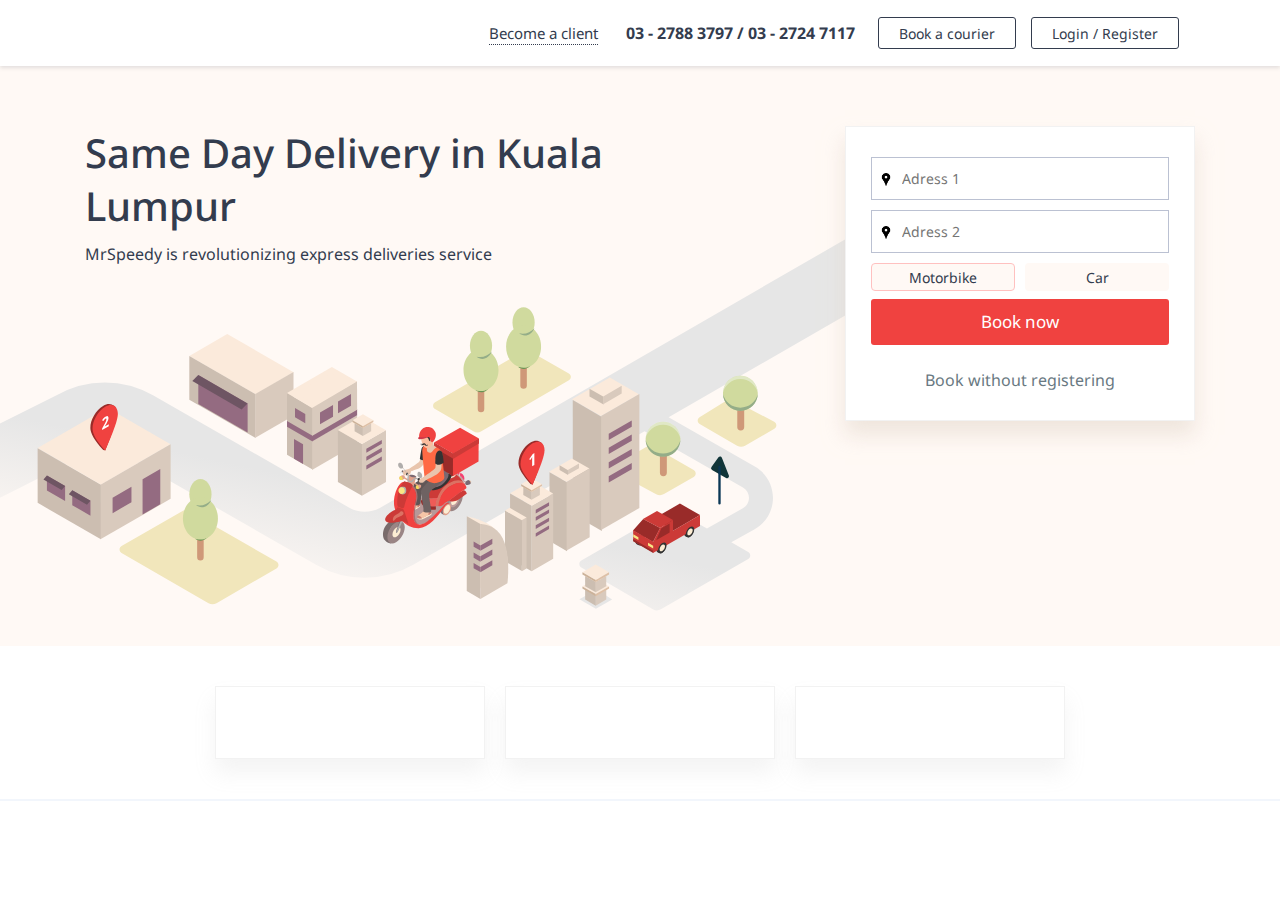
==== index.html @ 5608ba05 "add header, banner sections" ====
<!DOCTYPE html>
<html lang="en">
<head>
    <meta charset="UTF-8">
    <meta name="viewport" content="width=device-width, initial-scale=1.0">
    <meta http-equiv="X-UA-Compatible" content="ie=edge">
    <link rel="stylesheet" href="//stackpath.bootstrapcdn.com/bootstrap/4.4.1/css/bootstrap.min.css">
    <link rel="stylesheet" href="src/assets/scss/style.css">
    <title>Zimbago</title>
</head>
<body>

<main>
    <header>
        <div class="container">
            <nav class="navbar navbar-expand-lg">
                <a class="navbar-brand" href="#">
                    <img src="src/assets/img/logo.svg" alt="">
                </a>

                <button class="navbar-toggler" type="button" data-toggle="collapse" data-target="#basicExampleNav"
                aria-controls="basicExampleNav" aria-expanded="false" aria-label="Toggle navigation">
                <span class="navbar-toggler-icon"></span>
                </button>

                <div class="collapse navbar-collapse" id="basicExampleNav">
                    <ul class="navbar-nav mr-auto">
                        <li class="nav-item">
                            <a class="nav-link call_link" href="#">Become a client</a>
                        </li>
                        <li class="nav-item">
                            <b><a class="nav-link telephone" href="#">03 - 2788 3797 / 03 - 2724 7117</a></b>
                        </li>
                        <li class="nav-item">
                            <a class="nav-link nav_btn" href="#">Book a courier</a>
                        </li>
                        <li class="nav-item">
                            <a class="nav-link nav_btn" href="#">Login / Register</a>
                        </li>
                    </ul>
                </div>
            </nav>
        </div>
    </header>

    <section id="banner">
        <div class="container">
            <div class="banner_wrap">
                <div class="text">
                    <h1>Same Day Delivery in Kuala Lumpur</h1>
                    <p>MrSpeedy is revolutionizing express deliveries service</p>
                </div>
                <div class="order">
                    <div class="input_wrap">
                        <input type="text" placeholder="Adress 1">
                    </div>
                    <div class="input_wrap">
                        <input type="text" placeholder="Adress 2">
                    </div>
                    <div class="radio_wrap">
                        <input type="radio" id="vehicle-motorbike" name="vehicle" value="motorbike" checked>
                        <label for="vehicle-motorbike" style="margin-right: 10px;">Motorbike</label>
                        <input type="radio" id="vehicle-car" name="vehicle" value="car">
                        <label for="vehicle-car">Car</label>
                    </div>
                    <button type="submit">Book now</button>
                    <p>Book without registering</p>
                </div>
            </div>
        </div>
    </section>

    <section id="cards">
        <div class="container">
            <div class="card_wrap">
                <div class="cards">
                    <div class="img_holder">
                        <img src="" alt="">
                    </div>
                    <div class="text">
                        <p></p>
                    </div>
                </div>
                <div class="cards">
                    <div class="img_holder">
                        <img src="" alt="">
                    </div>
                    <div class="text">
                        <p></p>
                    </div>
                </div>
                <div class="cards">
                    <div class="img_holder">
                        <img src="" alt="">
                    </div>
                    <div class="text">
                        <p></p>
                    </div>
                </div>
            </div>
        </div>
    </section>
</main>
    
</body>
</html>
---- src/assets/scss/style.css ----
@import url("https://fonts.googleapis.com/css?family=Noto+Sans:400,400i,700,700i&display=swap");
/*GENERAL */
body {
  color: #333333;
  font-size: 14px;
  font-family: 'Noto Sans', sans-serif;
}

main {
  color: #333c4e;
}

p {
  margin: 0;
}

/* NAVBAR */
header {
  -webkit-box-shadow: 0 2px 4px 0 rgba(80, 89, 100, 0.16);
          box-shadow: 0 2px 4px 0 rgba(80, 89, 100, 0.16);
  padding: 5px 0;
  position: relative;
  z-index: 10;
}

header .navbar {
  display: -webkit-box;
  display: -ms-flexbox;
  display: flex;
  -webkit-box-pack: justify;
      -ms-flex-pack: justify;
          justify-content: space-between;
}

header .navbar .navbar-collapse {
  -webkit-box-flex: unset;
      -ms-flex-positive: unset;
          flex-grow: unset;
  -webkit-box-align: center;
      -ms-flex-align: center;
          align-items: center;
}

header .navbar .nav-item {
  display: -webkit-box;
  display: -ms-flexbox;
  display: flex;
  -webkit-box-align: center;
      -ms-flex-align: center;
          align-items: center;
}

header .navbar a {
  color: #333c4e;
  cursor: pointer;
}

header .navbar .call_link {
  border-bottom: 1px dotted #333c4e;
  font-size: 15px;
  line-height: 22px;
  padding: 0 !important;
  margin-right: 20px;
}

header .navbar .telephone {
  font-size: 16px;
}

header .navbar .call_link:hover {
  border-bottom: unset;
  color: #f04240;
}

header .navbar .nav_btn {
  border: 1px solid #333c4e;
  border-radius: 3px;
  height: 32px;
  display: -webkit-box;
  display: -ms-flexbox;
  display: flex;
  -webkit-box-pack: center;
      -ms-flex-pack: center;
          justify-content: center;
  -webkit-box-align: center;
      -ms-flex-align: center;
          align-items: center;
  margin-left: 15px;
  padding: 0 20px !important;
  -webkit-transition: all 0.125s ease-in;
  transition: all 0.125s ease-in;
}

header .navbar .nav_btn:hover {
  background: #cc3a37;
  color: #fff;
  border-color: #cc3a37;
}

/* BANNER */
#banner {
  background-image: url(/src/assets/img/header-promo.svg);
  height: 580px;
  background-repeat: no-repeat;
  background-color: #fff9f5;
  background-position: calc(50% - 280px) 80%;
}

#banner .banner_wrap {
  display: -webkit-box;
  display: -ms-flexbox;
  display: flex;
  -webkit-box-pack: justify;
      -ms-flex-pack: justify;
          justify-content: space-between;
  -ms-flex-wrap: wrap;
      flex-wrap: wrap;
  padding-top: 60px;
}

#banner .banner_wrap .text {
  width: 530px;
}

#banner .banner_wrap .text h1 {
  margin: 0;
  font-size: 40px;
  line-height: 1.33;
  padding-bottom: 10px;
}

#banner .banner_wrap .text p {
  font-size: 16px;
  line-height: 1.5;
}

#banner .banner_wrap .order {
  width: 350px;
  padding: 30px 25px;
  background-color: #fff;
  border: 1px solid #f2f2f2;
  -webkit-box-shadow: 0 14px 20px 0 rgba(228, 217, 205, 0.6);
          box-shadow: 0 14px 20px 0 rgba(228, 217, 205, 0.6);
}

#banner .banner_wrap .order .input_wrap {
  margin-bottom: 10px;
  position: relative;
}

#banner .banner_wrap .order input[type=text] {
  width: 100%;
  padding: 10px 10px 10px 30px;
  border: 1px solid #bbc1d2;
}

#banner .banner_wrap .order .input_wrap:before {
  content: '';
  position: absolute;
  background-repeat: no-repeat;
  background-image: url(../img/map_mark.png);
  top: 16px;
  left: 9px;
  width: 12px;
  background-size: cover;
  background-position: center;
  height: 13px;
}

#banner .banner_wrap .order .radio_wrap {
  display: -webkit-box;
  display: -ms-flexbox;
  display: flex;
  -webkit-box-pack: justify;
      -ms-flex-pack: justify;
          justify-content: space-between;
}

#banner .banner_wrap .order .radio_wrap input[type=radio] {
  display: none;
}

#banner .banner_wrap .order .radio_wrap input[type=radio]:checked + label {
  border: 1px solid #ffc1c0;
}

#banner .banner_wrap .order .radio_wrap label {
  width: 50%;
  display: -webkit-box;
  display: -ms-flexbox;
  display: flex;
  height: 28px;
  -webkit-box-pack: center;
      -ms-flex-pack: center;
          justify-content: center;
  -webkit-box-align: center;
      -ms-flex-align: center;
          align-items: center;
  border-radius: 4px;
  background-color: #fff9f5;
  white-space: nowrap;
  cursor: pointer;
}

#banner .banner_wrap .order button {
  width: 100%;
  height: 46px;
  border: none;
  background-color: #f04240;
  padding: 0 20px;
  border-radius: 3px;
  font-size: 17px;
  color: #fff;
  -webkit-transition: all 0.125s ease-in;
  transition: all 0.125s ease-in;
}

#banner .banner_wrap .order button:hover {
  background-color: #cc3a37;
}

#banner .banner_wrap .order p {
  padding-top: 25px;
  color: #697982;
  text-align: center;
  font-size: 16px;
  line-height: 1.25;
}

/* CARDS */
#cards {
  border-bottom: 2px solid #f2f6fc;
}

#cards .card_wrap {
  display: -webkit-box;
  display: -ms-flexbox;
  display: flex;
  padding: 40px 0;
  -webkit-box-pack: center;
      -ms-flex-pack: center;
          justify-content: center;
}

#cards .card_wrap .cards {
  display: -webkit-box;
  display: -ms-flexbox;
  display: flex;
  -webkit-box-orient: vertical;
  -webkit-box-direction: normal;
      -ms-flex-direction: column;
          flex-direction: column;
  max-width: 270px;
  width: 100%;
  padding: 25px 20px;
  border: 1px solid #f2f2f2;
  -webkit-box-shadow: 0 14px 20px 0 rgba(178, 178, 178, 0.14);
          box-shadow: 0 14px 20px 0 rgba(178, 178, 178, 0.14);
}

#cards .card_wrap .cards:nth-child(2) {
  margin: 0 20px;
}
/*# sourceMappingURL=style.css.map */
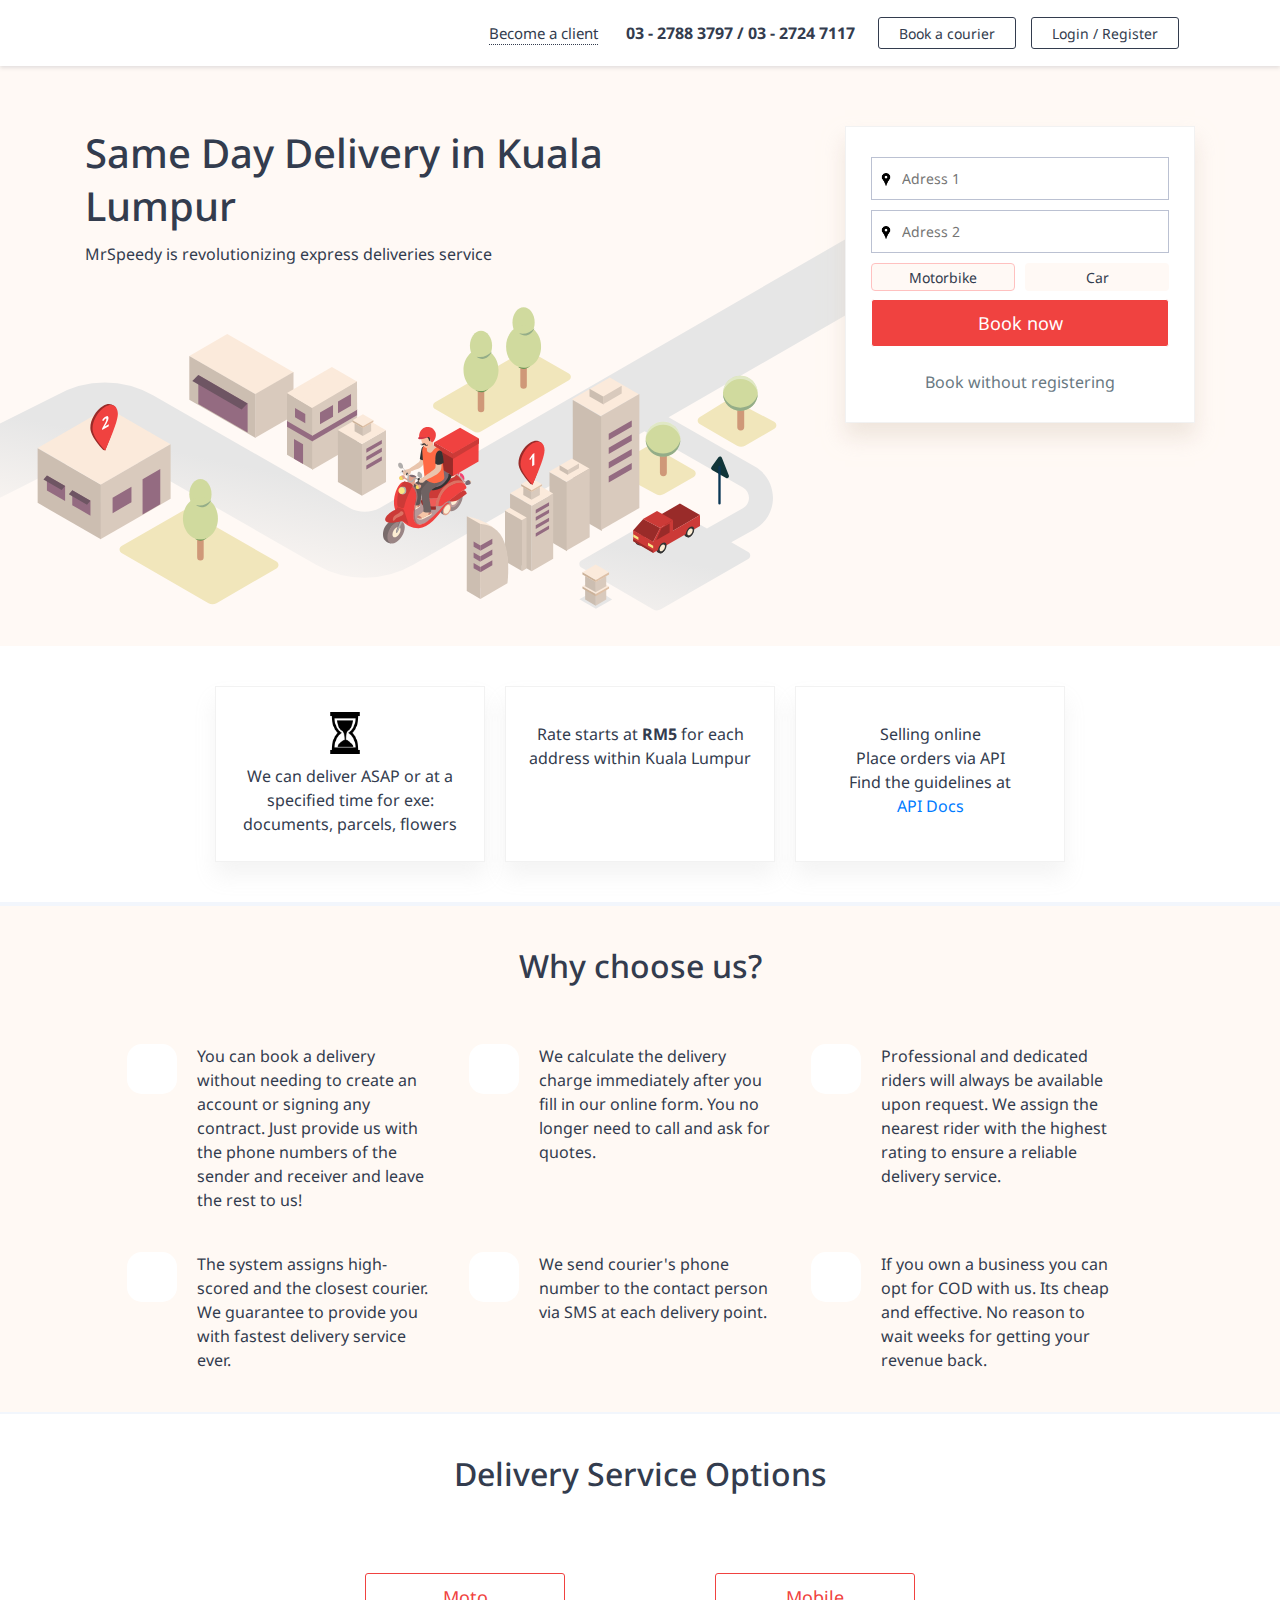
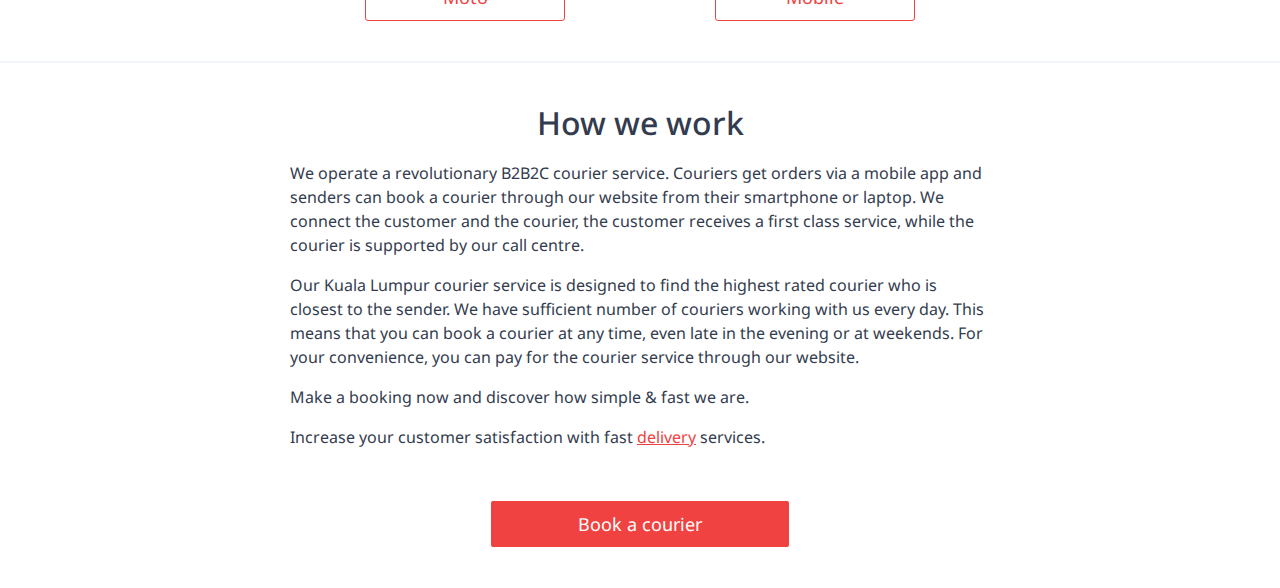
==== commit c2c39645: "add delivery and work sections" ====
--- a/index.html
+++ b/index.html
@@ -63,7 +63,7 @@
                         <input type="radio" id="vehicle-car" name="vehicle" value="car">
                         <label for="vehicle-car">Car</label>
                     </div>
-                    <button type="submit">Book now</button>
+                    <button type="submit" class="main_btn">Book now</button>
                     <p>Book without registering</p>
                 </div>
             </div>
@@ -75,28 +75,137 @@
             <div class="card_wrap">
                 <div class="cards">
                     <div class="img_holder">
-                        <img src="" alt="">
+                        <img src="/src/assets/img/hourglass.png" alt="">
                     </div>
                     <div class="text">
-                        <p></p>
+                        <p> We can deliver ASAP or at a specified time for exe: documents, parcels, flowers </p>
                     </div>
                 </div>
                 <div class="cards">
                     <div class="img_holder">
-                        <img src="" alt="">
+                        <img src="/src/assets/img/pocket.png" alt="">
                     </div>
                     <div class="text">
-                        <p></p>
+                        <p> Rate starts at <b>RM5</b>  for each address within Kuala Lumpur </p>
                     </div>
                 </div>
                 <div class="cards">
                     <div class="img_holder">
-                        <img src="" alt="">
+                        <img src="/src/assets/img/credit-card.png" alt="">
                     </div>
                     <div class="text">
-                        <p></p>
-                    </div>
-                </div>
+                        <p>Selling online<br>
+                            Place orders via API<br>
+                            Find the guidelines at<br>
+                            <a href="#">API Docs</a>
+                        </p>
+                    </div>
+                </div>
+            </div>
+        </div>
+    </section>
+
+    <section id="why_us">
+        <div class="container">
+            <h2 class="title">Why choose us?</h2>
+            <div class="card_wrap">
+                <ul>
+                    <li>
+                        <div class="icon_wrap">
+                            <div class="icon"></div>
+                        </div>
+                        <div class="text">
+                            You can book a delivery without needing to create an account or signing any contract. Just provide us with the phone numbers of the sender and receiver and leave the rest to us!
+                        </div>
+                    </li>
+                    <li>
+                        <div class="icon_wrap">
+                            <div class="icon"></div>
+                        </div>
+                        <div class="text">
+                            We calculate the delivery charge immediately after you fill in our online form. You no longer need to call and ask for quotes.
+                        </div>
+                    </li>
+                    <li>
+                        <div class="icon_wrap">
+                            <div class="icon"></div>
+                        </div>
+                        <div class="text">
+                            Professional and dedicated riders will always be available upon request. We assign the nearest rider with the highest rating to ensure a reliable delivery service.
+                        </div>
+                    </li>
+                    <li>
+                        <div class="icon_wrap">
+                            <div class="icon"></div>
+                        </div>
+                        <div class="text">
+                            The system assigns high-scored and the closest courier. We guarantee to provide you with fastest delivery service ever.
+                        </div>
+                    </li>
+                    <li>
+                        <div class="icon_wrap">
+                            <div class="icon"></div>
+                        </div>
+                        <div class="text">
+                            We send courier's phone number to the contact person via SMS at each delivery point.
+                        </div>
+                    </li>
+                    <li>
+                        <div class="icon_wrap">
+                            <div class="icon"></div>
+                        </div>
+                        <div class="text">
+                            If you own a business you can opt for COD with us. Its cheap and effective. No reason to wait weeks for getting your revenue back.
+                        </div>
+                    </li>
+                </ul>
+            </div>
+        </div>
+    </section>
+
+    <section id="delivery">
+        <div class="container">
+            <h2 class="title">Delivery Service Options</h2>
+            <div class="block_wrap">
+                <div class="block">
+                    <div class="img_holder">
+                        <img src="/src/assets/img/motorbike.svg" class="w-100" alt="">
+                    </div>
+                    <div class="button_wrap">
+                        <a href="#">Moto</a>
+                    </div>
+                </div>
+                <div class="block">
+                    <div class="img_holder">
+                        <img src="/src/assets/img/car.svg" class="w-100" alt="">
+                    </div>
+                    <div class="button_wrap">
+                        <a href="#">Mobile</a>
+                    </div>
+                </div>
+            </div>
+        </div>
+    </section>
+
+    <section id="work">
+        <div class="container">
+            <h2 class="title">How we work</h2>
+            <div class="text">
+                <p>
+                    We operate a revolutionary B2B2C courier service. Couriers get orders via a mobile app and senders can book a courier through our website from their smartphone or laptop. We connect the customer and the courier, the customer receives a first class service, while the courier is supported by our call centre.
+                </p>
+                <p>
+                    Our Kuala Lumpur courier service is designed to find the highest rated courier who is closest to the sender. We have sufficient number of couriers working with us every day. This means that you can book a courier at any time, even late in the evening or at weekends. For your convenience, you can pay for the courier service through our website.
+                </p>
+                <p>
+                    Make a booking now and discover how simple & fast we are.
+                </p>
+                <p>
+                    Increase your customer satisfaction with fast <a href="#">delivery</a> services.
+                </p>
+            </div>
+            <div class="button_wrap main_btn">
+                <a href="#" class="">Book a courier</a>
             </div>
         </div>
     </section>
--- a/src/assets/scss/style.css
+++ b/src/assets/scss/style.css
@@ -12,6 +12,55 @@
 
 p {
   margin: 0;
+}
+
+ul {
+  padding: 0;
+  margin: 0;
+  list-style: none;
+}
+
+a {
+  text-decoration: none;
+}
+
+a:hover {
+  text-decoration: none;
+}
+
+.title {
+  text-align: center;
+  font-size: 32px;
+  line-height: 1.25;
+  padding-bottom: 10px;
+}
+
+.main_btn {
+  height: 48px;
+  width: 100%;
+  font-size: 18px;
+  background-color: #f04240;
+  color: #fff;
+  border-color: #f04240;
+  display: -webkit-box;
+  display: -ms-flexbox;
+  display: flex;
+  -webkit-box-pack: center;
+      -ms-flex-pack: center;
+          justify-content: center;
+  -webkit-box-align: center;
+      -ms-flex-align: center;
+          align-items: center;
+  border: 1px solid;
+  border-radius: 3px;
+  white-space: nowrap;
+  -webkit-transition: all 0.125s ease-in;
+  transition: all 0.125s ease-in;
+  cursor: pointer;
+}
+
+.main_btn:hover {
+  background-color: #cc3a37;
 }
 
 /* NAVBAR */
@@ -202,23 +251,6 @@
   cursor: pointer;
 }
 
-#banner .banner_wrap .order button {
-  width: 100%;
-  height: 46px;
-  border: none;
-  background-color: #f04240;
-  padding: 0 20px;
-  border-radius: 3px;
-  font-size: 17px;
-  color: #fff;
-  -webkit-transition: all 0.125s ease-in;
-  transition: all 0.125s ease-in;
-}
-
-#banner .banner_wrap .order button:hover {
-  background-color: #cc3a37;
-}
-
 #banner .banner_wrap .order p {
   padding-top: 25px;
   color: #697982;
@@ -258,7 +290,232 @@
           box-shadow: 0 14px 20px 0 rgba(178, 178, 178, 0.14);
 }
 
+#cards .card_wrap .cards .img_holder {
+  display: -webkit-box;
+  display: -ms-flexbox;
+  display: flex;
+  -webkit-box-pack: center;
+      -ms-flex-pack: center;
+          justify-content: center;
+  -webkit-box-align: center;
+      -ms-flex-align: center;
+          align-items: center;
+  padding-bottom: 10px;
+}
+
+#cards .card_wrap .cards .img_holder img {
+  width: 52px;
+  padding-right: 10px;
+}
+
+#cards .card_wrap .cards .text {
+  text-align: center;
+  font-size: 16px;
+}
+
 #cards .card_wrap .cards:nth-child(2) {
   margin: 0 20px;
 }
+
+/* WHY US */
+#why_us {
+  background: #fff9f4;
+  border-top: 2px solid #f2f6fc;
+}
+
+#why_us .container {
+  padding: 40px 0;
+}
+
+#why_us .container ul {
+  width: 100%;
+  display: -webkit-box;
+  display: -ms-flexbox;
+  display: flex;
+  -webkit-box-pack: center;
+      -ms-flex-pack: center;
+          justify-content: center;
+  -ms-flex-wrap: wrap;
+      flex-wrap: wrap;
+}
+
+#why_us .container ul li {
+  display: -webkit-box;
+  display: -ms-flexbox;
+  display: flex;
+  width: 30%;
+  padding-top: 40px;
+  padding-right: 35px;
+}
+
+#why_us .container ul li .icon_wrap {
+  width: 50px;
+  margin-right: 20px;
+  border-radius: 15px;
+}
+
+#why_us .container ul li .icon_wrap .icon {
+  width: 50px;
+  height: 50px;
+  border-radius: 15px;
+  background-color: #fff;
+  background-position: center center;
+  background-repeat: no-repeat;
+  background-size: auto;
+}
+
+#why_us .container ul li .text {
+  font-size: 16px;
+  line-height: 1.5;
+}
+
+#why_us .container ul li:nth-child(1) .icon {
+  background-image: url(/src/assets/img/rocket.svg);
+}
+
+#why_us .container ul li:nth-child(2) .icon {
+  background-image: url(/src/assets/img/calc.svg);
+}
+
+#why_us .container ul li:nth-child(3) .icon {
+  background-image: url(/src/assets/img/rate.svg);
+}
+
+#why_us .container ul li:nth-child(4) .icon {
+  background-image: url(/src/assets/img/wizard.svg);
+}
+
+#why_us .container ul li:nth-child(5) .icon {
+  background-image: url(/src/assets/img/sms.svg);
+}
+
+#why_us .container ul li:nth-child(6) .icon {
+  background-image: url(/src/assets/img/card.svg);
+}
+
+/* DELIVERY */
+#delivery {
+  border-top: 2px solid #f2f6fc;
+}
+
+#delivery .container {
+  padding: 40px 0;
+}
+
+#delivery .container .block_wrap {
+  display: -webkit-box;
+  display: -ms-flexbox;
+  display: flex;
+  -webkit-box-pack: center;
+      -ms-flex-pack: center;
+          justify-content: center;
+}
+
+#delivery .container .block_wrap .block {
+  width: 200px;
+  display: -webkit-box;
+  display: -ms-flexbox;
+  display: flex;
+  -webkit-box-orient: vertical;
+  -webkit-box-direction: normal;
+      -ms-flex-direction: column;
+          flex-direction: column;
+  -webkit-box-pack: center;
+      -ms-flex-pack: center;
+          justify-content: center;
+  padding-top: 20px;
+}
+
+#delivery .container .block_wrap .block .img_holder {
+  padding-bottom: 20px;
+}
+
+#delivery .container .block_wrap .block .button_wrap {
+  height: 48px;
+  font-size: 18px;
+  background-color: #ffffff;
+  color: #f04240;
+  border-color: #f04240;
+  display: -webkit-box;
+  display: -ms-flexbox;
+  display: flex;
+  -webkit-box-pack: center;
+      -ms-flex-pack: center;
+          justify-content: center;
+  -webkit-box-align: center;
+      -ms-flex-align: center;
+          align-items: center;
+  border: 1px solid;
+  border-radius: 3px;
+  white-space: nowrap;
+  -webkit-transition: all 0.125s ease-in;
+  transition: all 0.125s ease-in;
+  cursor: pointer;
+}
+
+#delivery .container .block_wrap .block .button_wrap a {
+  line-height: 46px;
+  text-align: center;
+  color: #f04240;
+  padding: 0 20px;
+  text-decoration: none;
+  -webkit-transition: all 0.125s ease-in;
+  transition: all 0.125s ease-in;
+}
+
+#delivery .container .block_wrap .block .button_wrap:hover {
+  background-color: #cc3a37;
+  border-color: #cc3a37;
+}
+
+#delivery .container .block_wrap .block .button_wrap:hover a {
+  color: #fff;
+}
+
+#delivery .container .block_wrap .block:first-child {
+  margin-right: 75px;
+}
+
+#delivery .container .block_wrap .block:last-child {
+  margin-left: 75px;
+}
+
+/* HOW WE WORK */
+#work {
+  border-top: 2px solid #f2f6fc;
+}
+
+#work .container {
+  padding: 40px 0;
+}
+
+#work .container .text {
+  width: 700px;
+  margin: 0 auto;
+  padding-bottom: 35px;
+}
+
+#work .container .text p {
+  font-size: 16px;
+  line-height: 1.5;
+  margin-bottom: 16px;
+}
+
+#work .container .text p a {
+  color: #f04240;
+  text-decoration: underline;
+  -webkit-text-decoration-color: #f04240;
+          text-decoration-color: #f04240;
+}
+
+#work .container .button_wrap {
+  width: 300px;
+  margin: 0 auto;
+}
+
+#work .container .button_wrap a {
+  color: #fff;
+}
+
+/* FOOTER */
 /*# sourceMappingURL=style.css.map */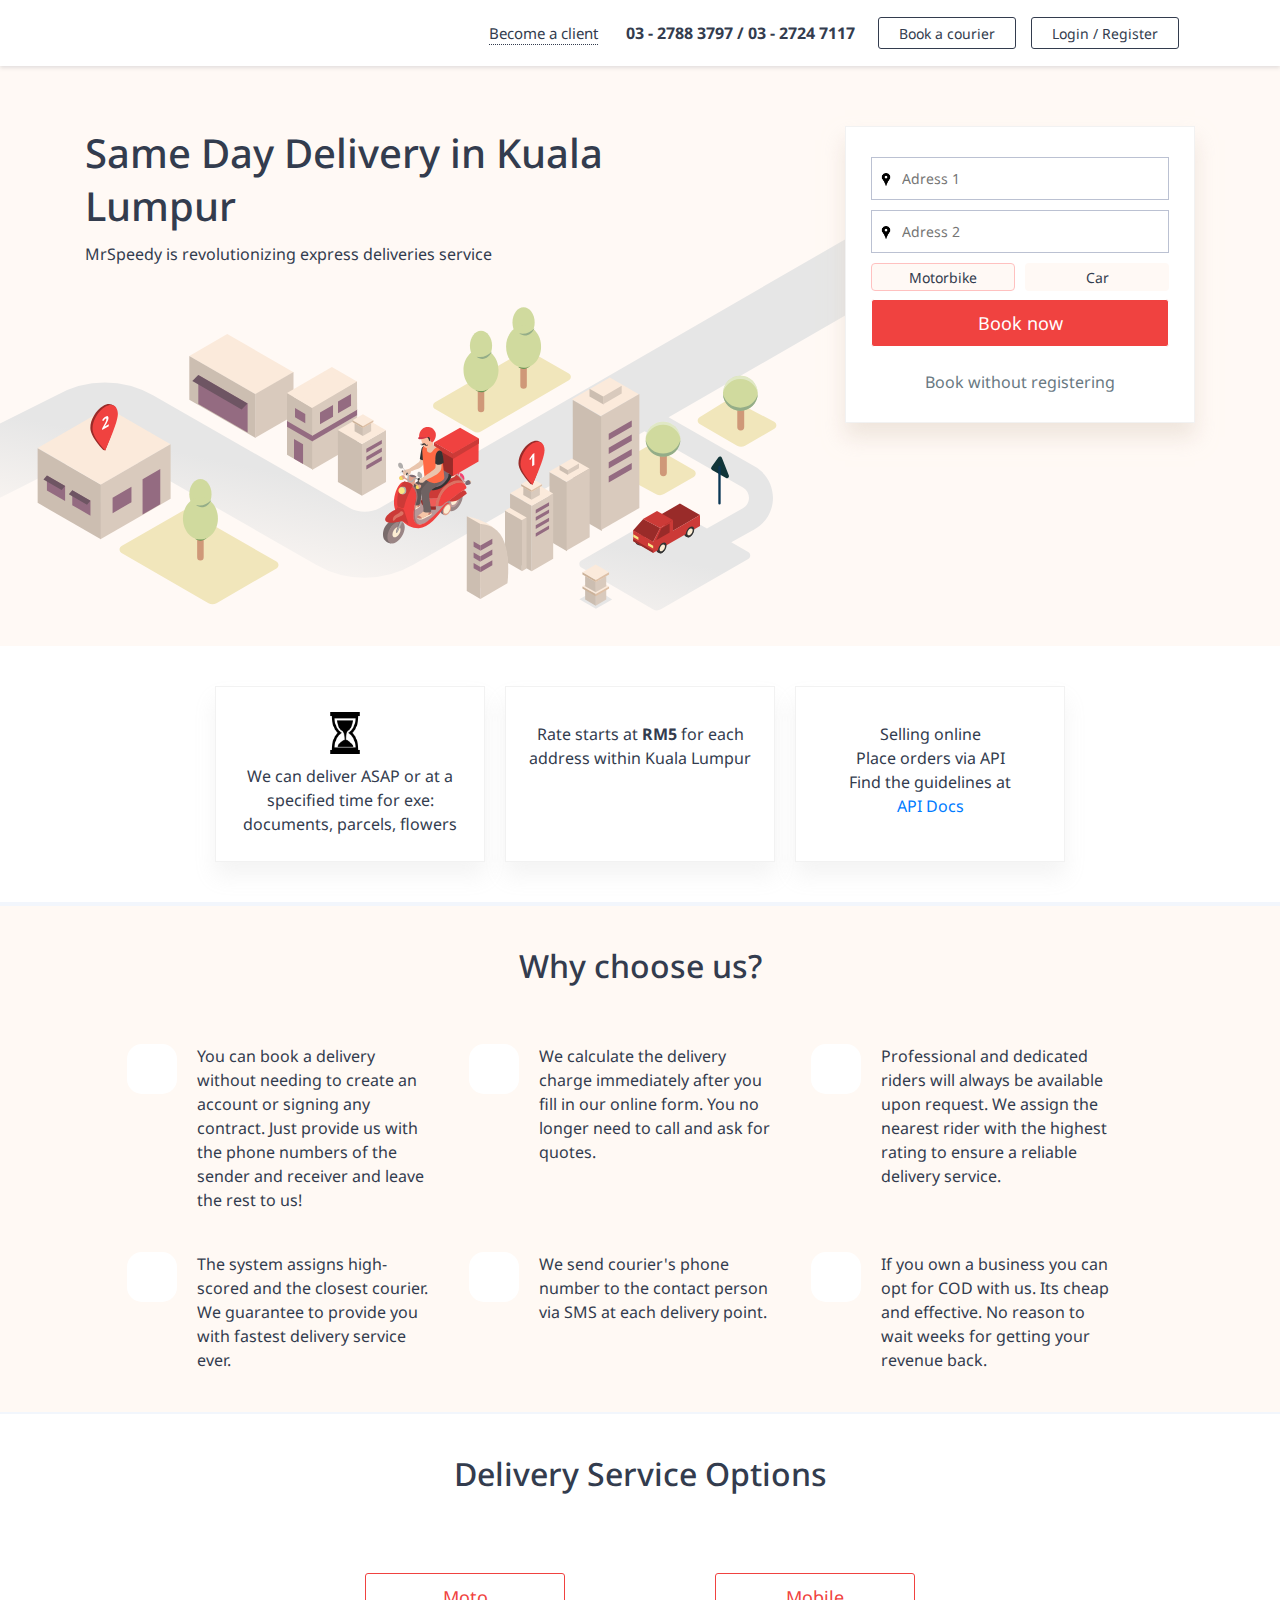
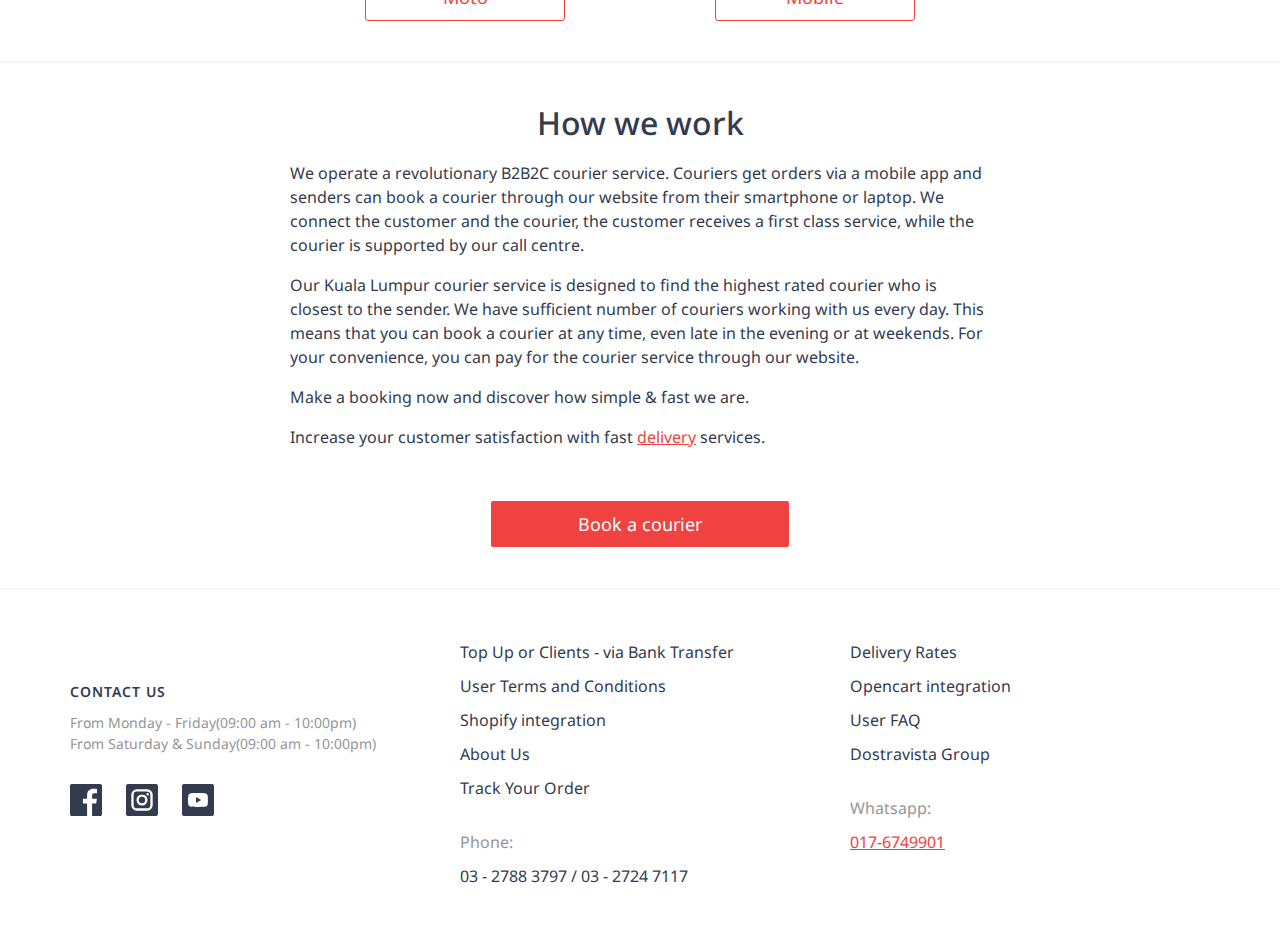
==== commit 9639a67a: "add footer section" ====
--- a/index.html
+++ b/index.html
@@ -209,6 +209,53 @@
             </div>
         </div>
     </section>
+
+    <footer>
+        <div class="container">
+            <div class="row">
+                <div class="col-lg-4">
+                    <div class="img_holder">
+                        <img src="/src/assets/img/logo.svg" class="w-100" alt="">
+                    </div>
+                    <p class="contact">Contact us</p>
+                    <p class="days">From Monday - Friday(09:00 am - 10:00pm)</p>
+                    <p class="days">From Saturday & Sunday(09:00 am - 10:00pm)</p>
+                    <div class="social">
+                        <a href="">
+                            <img src="/src/assets/img/facebook.svg" alt="">
+                        </a>
+                        <a href="#">
+                            <img src="/src/assets/img/instagram.svg" alt="">
+                        </a>
+                        <a href="#">
+                            <img src="/src/assets/img/youtube.svg" alt="">
+                        </a>
+                    </div>
+                </div>
+                <div class="col-lg-4">
+                    <ul>
+                        <li><a href="#">Top Up or Clients - via Bank Transfer</a></li>
+                        <li><a href="#">User Terms and Conditions</a></li>
+                        <li><a href="#">Shopify integration</a></li>
+                        <li><a href="#">About Us</a></li>
+                        <li><a href="#">Track Your Order</a></li>
+                        <li><p class="footer_label">Phone:</p></li>
+                        <li>03 - 2788 3797 / 03 - 2724 7117</li>                        
+                    </ul>
+                </div>
+                <div class="col-lg-4">
+                    <ul>
+                        <li><a href="#">Delivery Rates</a></li>
+                        <li><a href="#">Opencart integration</a></li>
+                        <li><a href="#">User FAQ</a></li>
+                        <li><a href="#">Dostravista Group</a></li>
+                        <li><p class="footer_label">Whatsapp:</p></li>
+                        <li><a href="#" class="whatsapp">017-6749901</a></li>
+                    </ul>
+                </div>
+            </div>
+        </div>
+    </footer>
 </main>
     
 </body>
--- a/src/assets/scss/style.css
+++ b/src/assets/scss/style.css
@@ -518,4 +518,62 @@
 }
 
 /* FOOTER */
+footer {
+  border-top: 2px solid #f2f6fc;
+}
+
+footer .container {
+  padding: 50px 0;
+}
+
+footer .container .img_holder {
+  max-width: 200px;
+  padding-bottom: 20px;
+}
+
+footer .container .contact {
+  padding-bottom: 10px;
+  font-size: 14px;
+  font-weight: 600;
+  letter-spacing: 1px;
+  text-transform: uppercase;
+}
+
+footer .container .days {
+  color: #969696;
+  font-size: 14px;
+  line-height: 1.5;
+}
+
+footer .container .social {
+  margin-top: 30px;
+}
+
+footer .container .social a {
+  padding-right: 20px;
+}
+
+footer .container ul li {
+  padding-bottom: 10px;
+  color: #333c4e;
+  font-size: 16px;
+}
+
+footer .container ul li a {
+  color: #333c4e;
+  font-size: 16px;
+}
+
+footer .container ul li .footer_label {
+  color: #969696;
+  font-size: 16px;
+  margin-top: 20px;
+}
+
+footer .container ul li .whatsapp {
+  color: #f04240;
+  -webkit-text-decoration-color: #f04240;
+          text-decoration-color: #f04240;
+  text-decoration: underline;
+}
 /*# sourceMappingURL=style.css.map */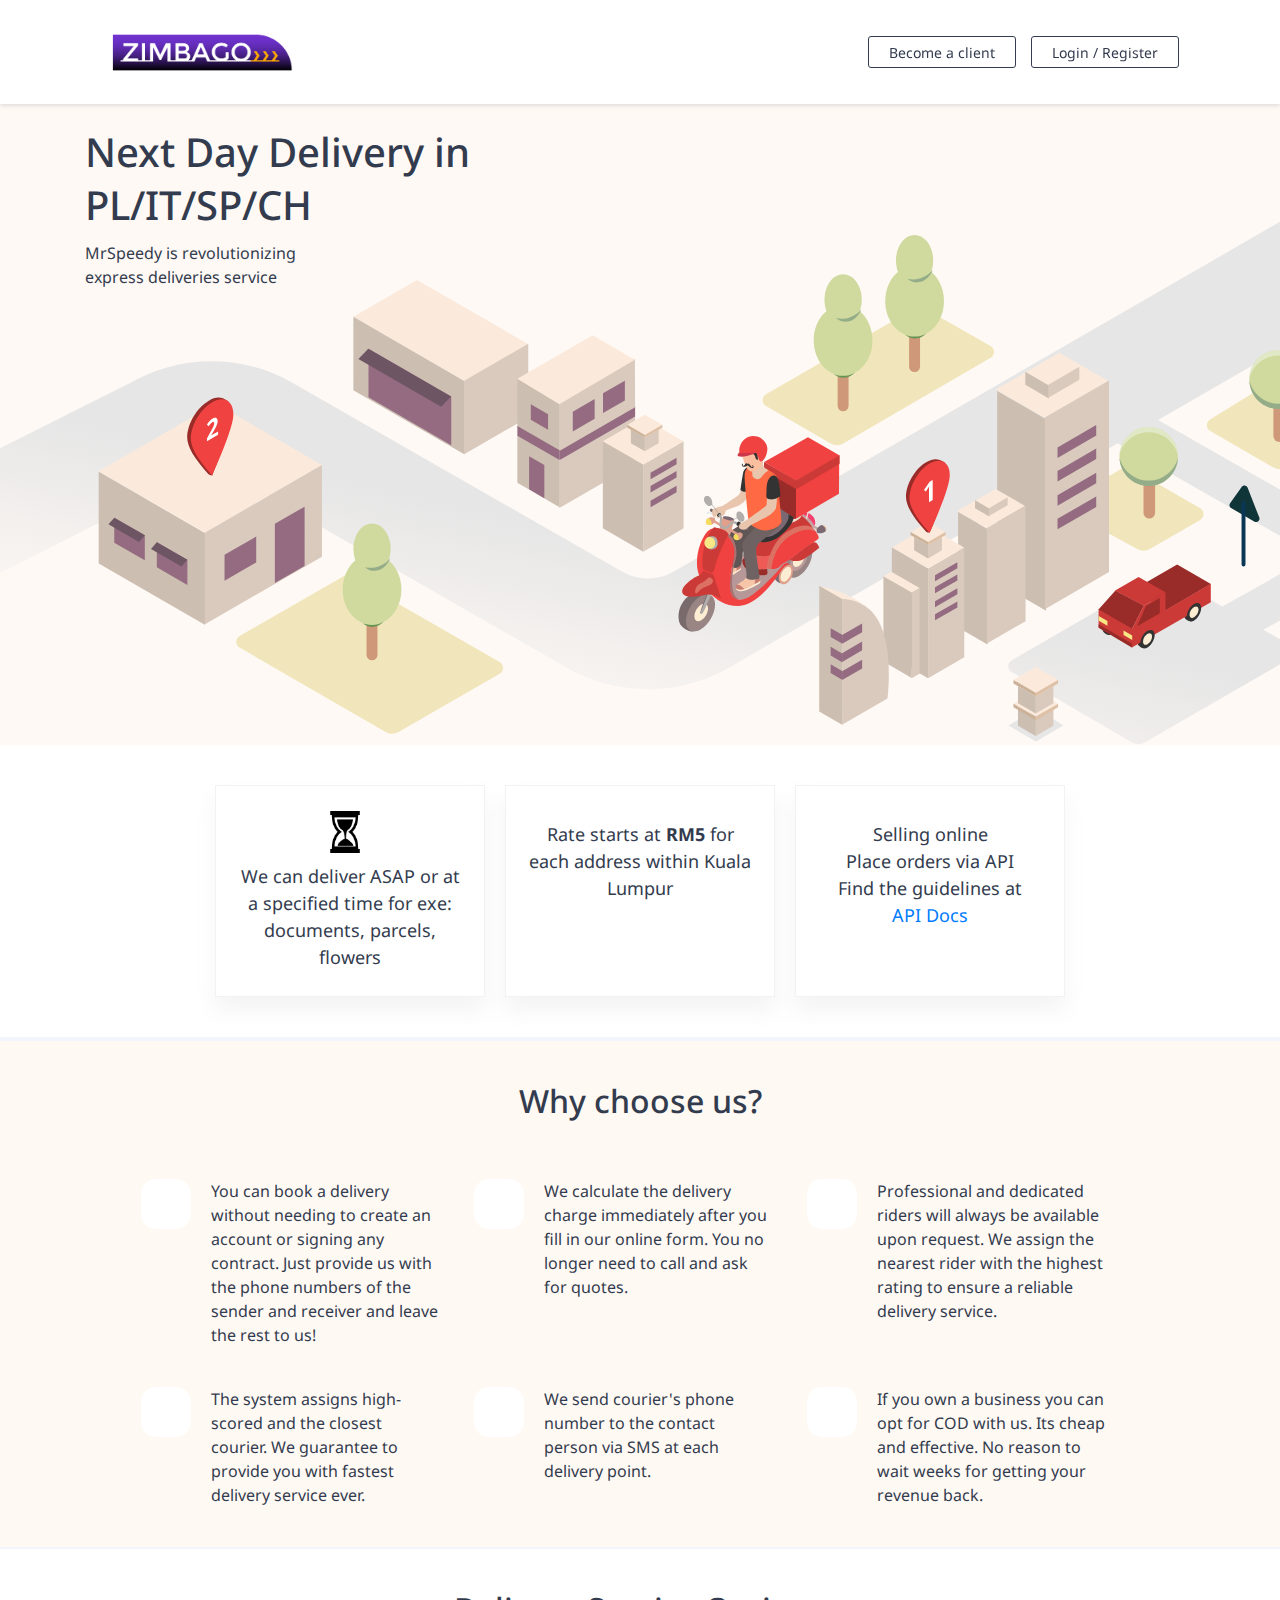
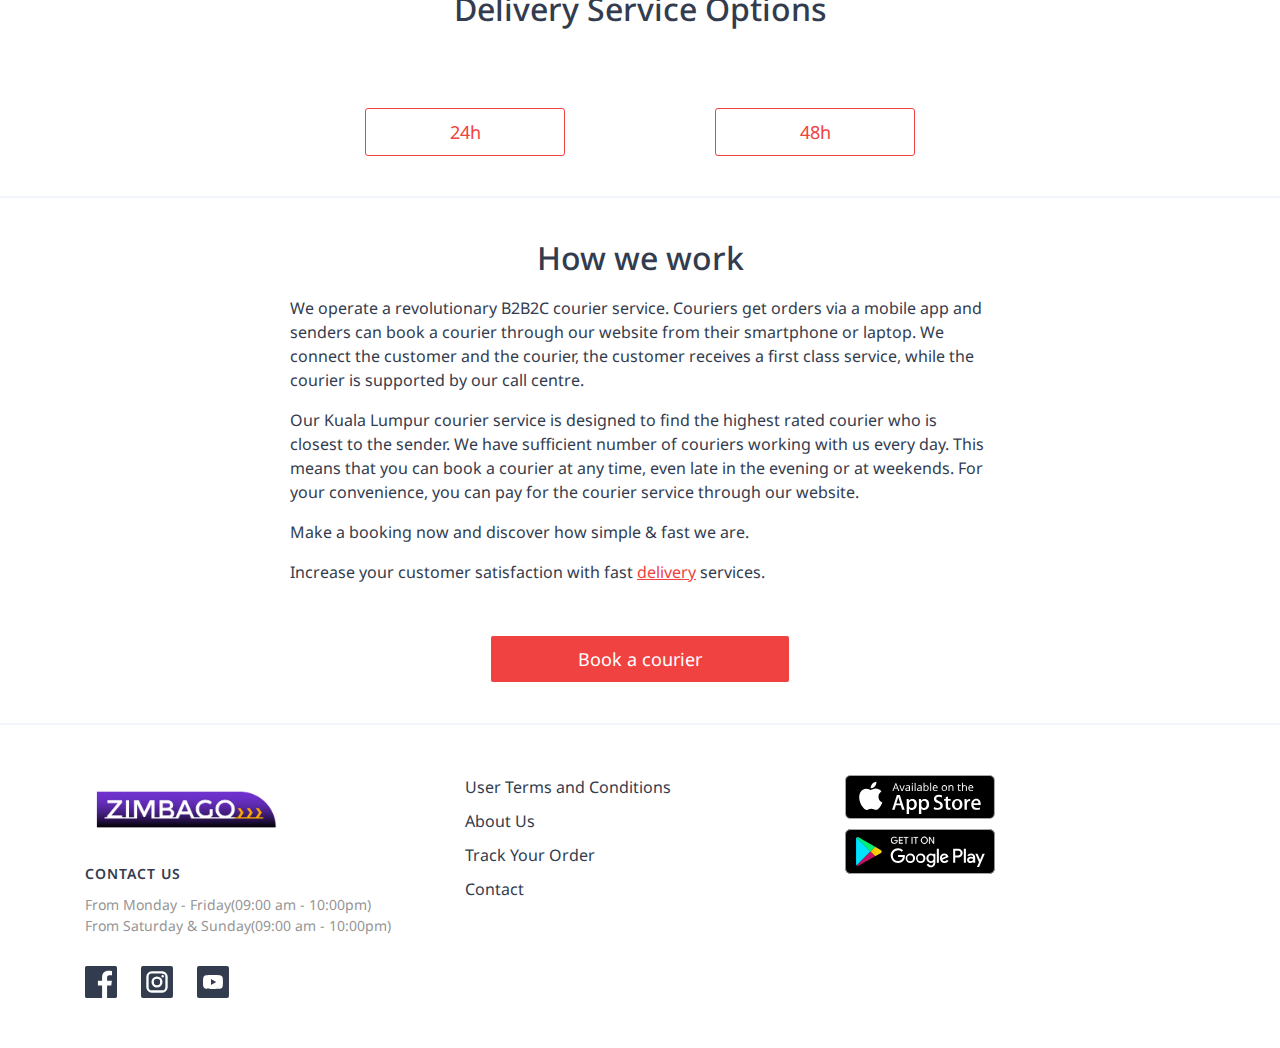
==== commit 307d15a9: "create templates and change logo,text" ====
--- a/index.html
+++ b/index.html
@@ -13,12 +13,12 @@
 <main>
     <header>
         <div class="container">
-            <nav class="navbar navbar-expand-lg">
+            <nav class="navbar navbar-expand-md">
                 <a class="navbar-brand" href="#">
-                    <img src="src/assets/img/logo.svg" alt="">
+                    <img src="src/assets/img/logo.png" alt="" class="logo">
                 </a>
 
-                <button class="navbar-toggler" type="button" data-toggle="collapse" data-target="#basicExampleNav"
+                <button class="navbar-toggler custom-toggler" type="button" data-toggle="collapse" data-target="#basicExampleNav"
                 aria-controls="basicExampleNav" aria-expanded="false" aria-label="Toggle navigation">
                 <span class="navbar-toggler-icon"></span>
                 </button>
@@ -26,13 +26,7 @@
                 <div class="collapse navbar-collapse" id="basicExampleNav">
                     <ul class="navbar-nav mr-auto">
                         <li class="nav-item">
-                            <a class="nav-link call_link" href="#">Become a client</a>
-                        </li>
-                        <li class="nav-item">
-                            <b><a class="nav-link telephone" href="#">03 - 2788 3797 / 03 - 2724 7117</a></b>
-                        </li>
-                        <li class="nav-item">
-                            <a class="nav-link nav_btn" href="#">Book a courier</a>
+                            <a class="nav-link nav_btn" href="mailto: biuro@zimbago.pl">Become a client</a>
                         </li>
                         <li class="nav-item">
                             <a class="nav-link nav_btn" href="#">Login / Register</a>
@@ -47,10 +41,10 @@
         <div class="container">
             <div class="banner_wrap">
                 <div class="text">
-                    <h1>Same Day Delivery in Kuala Lumpur</h1>
-                    <p>MrSpeedy is revolutionizing express deliveries service</p>
-                </div>
-                <div class="order">
+                    <h1>Next Day Delivery in PL/IT/SP/CH</h1>
+                    <p>MrSpeedy is revolutionizing<br> express deliveries service</p>
+                </div>
+                <!-- <div class="order">
                     <div class="input_wrap">
                         <input type="text" placeholder="Adress 1">
                     </div>
@@ -65,7 +59,7 @@
                     </div>
                     <button type="submit" class="main_btn">Book now</button>
                     <p>Book without registering</p>
-                </div>
+                </div> -->
             </div>
         </div>
     </section>
@@ -75,7 +69,7 @@
             <div class="card_wrap">
                 <div class="cards">
                     <div class="img_holder">
-                        <img src="/src/assets/img/hourglass.png" alt="">
+                        <img src="src/assets/img/hourglass.png" alt="">
                     </div>
                     <div class="text">
                         <p> We can deliver ASAP or at a specified time for exe: documents, parcels, flowers </p>
@@ -83,7 +77,7 @@
                 </div>
                 <div class="cards">
                     <div class="img_holder">
-                        <img src="/src/assets/img/pocket.png" alt="">
+                        <img src="src/assets/img/pocket.png" alt="">
                     </div>
                     <div class="text">
                         <p> Rate starts at <b>RM5</b>  for each address within Kuala Lumpur </p>
@@ -91,7 +85,7 @@
                 </div>
                 <div class="cards">
                     <div class="img_holder">
-                        <img src="/src/assets/img/credit-card.png" alt="">
+                        <img src="src/assets/img/credit-card.png" alt="">
                     </div>
                     <div class="text">
                         <p>Selling online<br>
@@ -169,18 +163,18 @@
             <div class="block_wrap">
                 <div class="block">
                     <div class="img_holder">
-                        <img src="/src/assets/img/motorbike.svg" class="w-100" alt="">
+                        <img src="src/assets/img/motorbike.svg" class="w-100" alt="">
                     </div>
                     <div class="button_wrap">
-                        <a href="#">Moto</a>
+                        <a href="#">24h</a>
                     </div>
                 </div>
                 <div class="block">
                     <div class="img_holder">
-                        <img src="/src/assets/img/car.svg" class="w-100" alt="">
+                        <img src="src/assets/img/car.svg" class="w-100" alt="">
                     </div>
                     <div class="button_wrap">
-                        <a href="#">Mobile</a>
+                        <a href="#">48h</a>
                     </div>
                 </div>
             </div>
@@ -205,7 +199,7 @@
                 </p>
             </div>
             <div class="button_wrap main_btn">
-                <a href="#" class="">Book a courier</a>
+                <a href="mailto: biuro@zimbago.pl" class="">Book a courier</a>
             </div>
         </div>
     </section>
@@ -213,50 +207,46 @@
     <footer>
         <div class="container">
             <div class="row">
-                <div class="col-lg-4">
-                    <div class="img_holder">
-                        <img src="/src/assets/img/logo.svg" class="w-100" alt="">
+                <div class="col-md-4">
+                    <div class="img_holder">
+                        <img src="src/assets/img/logo.png" class="w-100 logo" alt="">
                     </div>
                     <p class="contact">Contact us</p>
                     <p class="days">From Monday - Friday(09:00 am - 10:00pm)</p>
                     <p class="days">From Saturday & Sunday(09:00 am - 10:00pm)</p>
                     <div class="social">
                         <a href="">
-                            <img src="/src/assets/img/facebook.svg" alt="">
+                            <img src="src/assets/img/facebook.svg" alt="">
                         </a>
                         <a href="#">
-                            <img src="/src/assets/img/instagram.svg" alt="">
+                            <img src="src/assets/img/instagram.svg" alt="">
                         </a>
                         <a href="#">
-                            <img src="/src/assets/img/youtube.svg" alt="">
+                            <img src="src/assets/img/youtube.svg" alt="">
                         </a>
                     </div>
                 </div>
-                <div class="col-lg-4">
+                <div class="col-md-4">
                     <ul>
-                        <li><a href="#">Top Up or Clients - via Bank Transfer</a></li>
-                        <li><a href="#">User Terms and Conditions</a></li>
-                        <li><a href="#">Shopify integration</a></li>
-                        <li><a href="#">About Us</a></li>
-                        <li><a href="#">Track Your Order</a></li>
-                        <li><p class="footer_label">Phone:</p></li>
-                        <li>03 - 2788 3797 / 03 - 2724 7117</li>                        
+                        <li><a href="src/templates/terms.html">User Terms and Conditions</a></li>
+                        <li><a href="src/templates/about.html">About Us</a></li>
+                        <li><a href="src/templates/trackinkg.html">Track Your Order</a></li>
+                        <li><a href="src/templates/contact.html">Contact</a></li>                     
                     </ul>
                 </div>
-                <div class="col-lg-4">
-                    <ul>
-                        <li><a href="#">Delivery Rates</a></li>
-                        <li><a href="#">Opencart integration</a></li>
-                        <li><a href="#">User FAQ</a></li>
-                        <li><a href="#">Dostravista Group</a></li>
-                        <li><p class="footer_label">Whatsapp:</p></li>
-                        <li><a href="#" class="whatsapp">017-6749901</a></li>
-                    </ul>
+                <div class="col-md-4">
+                    <div class="wrapper">
+                        <img src="src/assets/img/appstore.svg" alt="">
+                        <img src="src/assets/img/playstore.svg" alt="">
+                    </div>
                 </div>
             </div>
         </div>
     </footer>
 </main>
-    
+
+<script src="https://code.jquery.com/jquery-3.4.1.js"></script>
+<script src="https://stackpath.bootstrapcdn.com/bootstrap/4.4.1/js/bootstrap.min.js"></script>
+
 </body>
 </html>--- a/src/assets/scss/style.css
+++ b/src/assets/scss/style.css
@@ -1,4 +1,5 @@
 @import url("https://fonts.googleapis.com/css?family=Noto+Sans:400,400i,700,700i&display=swap");
+@import url("https://fonts.googleapis.com/css?family=Roboto:300,400,500,700,900&display=swap");
 /*GENERAL */
 body {
   color: #333333;
@@ -12,6 +13,12 @@
 
 p {
   margin: 0;
+  font-size: 18px;
+}
+
+.row {
+  margin-left: 0;
+  margin-right: 0;
 }
 
 ul {
@@ -70,6 +77,11 @@
   padding: 5px 0;
   position: relative;
   z-index: 10;
+  position: fixed;
+  width: 100%;
+  top: 0;
+  left: 0;
+  background-color: #fff;
 }
 
 header .navbar {
@@ -79,6 +91,10 @@
   -webkit-box-pack: justify;
       -ms-flex-pack: justify;
           justify-content: space-between;
+}
+
+header .navbar .logo {
+  max-width: 200px;
 }
 
 header .navbar .navbar-collapse {
@@ -148,11 +164,13 @@
 
 /* BANNER */
 #banner {
-  background-image: url(/src/assets/img/header-promo.svg);
-  height: 580px;
+  background-image: url(../img/header-promo.svg);
+  height: 680px;
   background-repeat: no-repeat;
   background-color: #fff9f5;
-  background-position: calc(50% - 280px) 80%;
+  background-size: cover;
+  background-position: center;
+  margin-top: 65px;
 }
 
 #banner .banner_wrap {
@@ -184,7 +202,8 @@
 }
 
 #banner .banner_wrap .order {
-  width: 350px;
+  max-width: 350px;
+  width: 100%;
   padding: 30px 25px;
   background-color: #fff;
   border: 1px solid #f2f2f2;
@@ -268,7 +287,8 @@
   display: -webkit-box;
   display: -ms-flexbox;
   display: flex;
-  padding: 40px 0;
+  padding-top: 40px;
+  padding-bottom: 40px;
   -webkit-box-pack: center;
       -ms-flex-pack: center;
           justify-content: center;
@@ -324,7 +344,8 @@
 }
 
 #why_us .container {
-  padding: 40px 0;
+  padding-top: 40px;
+  padding-bottom: 40px;
 }
 
 #why_us .container ul {
@@ -370,27 +391,27 @@
 }
 
 #why_us .container ul li:nth-child(1) .icon {
-  background-image: url(/src/assets/img/rocket.svg);
+  background-image: url(../img/rocket.svg);
 }
 
 #why_us .container ul li:nth-child(2) .icon {
-  background-image: url(/src/assets/img/calc.svg);
+  background-image: url(../img/calc.svg);
 }
 
 #why_us .container ul li:nth-child(3) .icon {
-  background-image: url(/src/assets/img/rate.svg);
+  background-image: url(../img/rate.svg);
 }
 
 #why_us .container ul li:nth-child(4) .icon {
-  background-image: url(/src/assets/img/wizard.svg);
+  background-image: url(../img/wizard.svg);
 }
 
 #why_us .container ul li:nth-child(5) .icon {
-  background-image: url(/src/assets/img/sms.svg);
+  background-image: url(../img/sms.svg);
 }
 
 #why_us .container ul li:nth-child(6) .icon {
-  background-image: url(/src/assets/img/card.svg);
+  background-image: url(../img/card.svg);
 }
 
 /* DELIVERY */
@@ -399,7 +420,8 @@
 }
 
 #delivery .container {
-  padding: 40px 0;
+  padding-top: 40px;
+  padding-bottom: 40px;
 }
 
 #delivery .container .block_wrap {
@@ -486,7 +508,8 @@
 }
 
 #work .container {
-  padding: 40px 0;
+  padding-top: 40px;
+  padding-bottom: 40px;
 }
 
 #work .container .text {
@@ -576,4 +599,383 @@
           text-decoration-color: #f04240;
   text-decoration: underline;
 }
+
+footer .container .wrapper img {
+  max-width: 150px;
+  display: block;
+  margin-bottom: 10px;
+}
+
+#terms {
+  font-family: 'Roboto',Arial,sans-serif;
+}
+
+#terms p {
+  font-size: 20px;
+  line-height: 1.55;
+  font-weight: 300;
+  color: #000;
+  margin-bottom: 20px;
+}
+
+#terms .container {
+  max-width: 880px;
+}
+
+#terms .container .text {
+  text-align: left;
+}
+
+#terms .container .title {
+  font-size: 36px;
+  line-height: 1.23;
+  font-weight: 600;
+  color: #000;
+  padding: 135px 0 90px 0;
+}
+
+#terms .container .subtitle {
+  font-size: 28px;
+  line-height: 1.17;
+  margin-bottom: 35px;
+  color: #000;
+  font-weight: 600;
+}
+
+#terms .container .hero {
+  text-align: center;
+  max-width: 760px;
+  margin: 0 auto;
+}
+
+#terms .container .box_wrapper {
+  margin-top: 100px;
+}
+
+#terms .container .box_wrapper .box {
+  background-color: #f5f5f5;
+  padding: 60px;
+  margin-bottom: 180px;
+}
+
+#terms footer {
+  background-color: #000;
+  text-align: center;
+  padding: 35px 0 45px;
+}
+
+#terms footer .footer_wrapper {
+  max-width: 340px;
+  margin: 0 auto;
+  display: block;
+}
+
+#terms footer .footer_wrapper .inner {
+  margin-bottom: 20px;
+  opacity: .4;
+}
+
+#terms footer .footer_wrapper .inner:hover {
+  opacity: 1;
+}
+
+#terms footer .footer_wrapper p {
+  letter-spacing: .2px;
+  line-height: 1.4;
+  font-size: 14px;
+  color: #fff;
+  font-family: Arial;
+}
+
+#terms footer .footer_wrapper img {
+  width: 40px;
+  padding-bottom: 15px;
+}
+
+#terms footer .footer_wrapper .btn {
+  background-color: #fff;
+  color: #000;
+  padding: 10px 20px;
+  font-size: 13px;
+  border-radius: 50px;
+  text-decoration: none;
+}
+
+#terms footer .footer_wrapper .term_link {
+  font-size: 13px;
+  text-decoration: none;
+  color: #fff;
+  padding: 0 15px;
+}
+
+#about {
+  margin-top: 130px;
+  margin-bottom: 50px;
+}
+
+#about p {
+  font-size: 1em;
+  line-height: 1.5;
+  margin-bottom: 15px;
+}
+
+#about ul {
+  list-style: disc;
+  padding-left: 20px;
+}
+
+#about ol {
+  list-style: lower-roman;
+}
+
+#track {
+  margin-top: 130px;
+}
+
+#track .container .title {
+  text-align: left;
+}
+
+#track .container p {
+  color: #333c4e;
+  font-size: 16px;
+  line-height: 1.5;
+}
+
+#track .container .order_tracking {
+  padding: 30px 0;
+}
+
+#track .container .order_tracking .order_wrapper {
+  display: -webkit-box;
+  display: -ms-flexbox;
+  display: flex;
+  -webkit-box-orient: horizontal;
+  -webkit-box-direction: normal;
+      -ms-flex-direction: row;
+          flex-direction: row;
+}
+
+#track .container .order_tracking .order_wrapper .input {
+  width: 240px;
+  margin-right: 16px;
+}
+
+#track .container .order_tracking .order_wrapper .input input {
+  width: 100%;
+  border: 1px solid #e4d9cd !important;
+  border-radius: 2px !important;
+  -webkit-box-shadow: inset 0 1px 3px 0 rgba(0, 0, 0, 0.1);
+          box-shadow: inset 0 1px 3px 0 rgba(0, 0, 0, 0.1);
+  padding: 12px;
+}
+
+#track .container .order_tracking .order_wrapper .input button {
+  padding: 10px 30px;
+  font-size: 16px;
+  width: 65%;
+  color: #fff;
+  text-align: center;
+  background-color: grey;
+  border: 1px solid gray;
+  border-radius: 3px;
+  cursor: pointer;
+  -webkit-user-select: none;
+     -moz-user-select: none;
+      -ms-user-select: none;
+          user-select: none;
+  outline: none;
+  text-decoration: none;
+}
+
+#track .container .mobile_tracking {
+  padding: 40px 30px;
+  background-color: #f5f5f5;
+  margin-bottom: 50px;
+}
+
+#track .container .mobile_tracking h2 {
+  margin: 0;
+  color: #333c4e;
+  font-size: 23px;
+  line-height: normal;
+  font-weight: normal;
+  text-align: center;
+}
+
+#map iframe {
+  display: block;
+}
+
+@media (max-width: 1120px) {
+  #banner {
+    height: 460px;
+    padding-bottom: 110px;
+  }
+  #banner .banner_wrap {
+    padding-bottom: 15px;
+    -ms-flex-wrap: nowrap;
+        flex-wrap: nowrap;
+  }
+  #banner .banner_wrap .text {
+    width: 350px;
+  }
+  #banner .banner_wrap .text h1 {
+    font-size: 30px;
+  }
+  #banner .banner_wrap .text p {
+    font-size: 14px;
+    line-height: 1.7;
+  }
+  #why_us .container ul li {
+    width: 50%;
+    padding-top: 30px;
+  }
+}
+
+@media (max-width: 992px) {
+  header .container {
+    max-width: 100% !important;
+  }
+  header .container .telephone {
+    display: none;
+  }
+}
+
+@media (max-width: 768px) {
+  .title {
+    font-size: 22px;
+  }
+  header {
+    top: -1px;
+  }
+  header .custom-toggler.navbar-toggler {
+    border-color: #f04240;
+  }
+  header .custom-toggler .navbar-toggler-icon {
+    background-image: url("data:image/svg+xml;charset=utf8,%3Csvg viewBox='0 0 32 32' xmlns='http://www.w3.org/2000/svg'%3E%3Cpath stroke='rgba(240,66,64, 1)' stroke-width='2' stroke-linecap='round' stroke-miterlimit='10' d='M4 8h24M4 16h24M4 24h24'/%3E%3C/svg%3E");
+  }
+  header .navbar .call_link {
+    margin-right: 0;
+    display: none;
+  }
+  header .navbar .nav-item {
+    -webkit-box-pack: center;
+        -ms-flex-pack: center;
+            justify-content: center;
+    margin-bottom: 15px;
+  }
+  #banner {
+    background: #fff9f5;
+    padding-bottom: 0;
+    height: inherit;
+  }
+  #banner .banner_wrap {
+    -webkit-box-orient: vertical;
+    -webkit-box-direction: normal;
+        -ms-flex-direction: column;
+            flex-direction: column;
+    padding-bottom: 50px;
+  }
+  #banner .banner_wrap .text {
+    width: 100%;
+    text-align: center;
+  }
+  #banner .banner_wrap .text h1 {
+    font-size: 26px;
+  }
+  #banner .banner_wrap .order {
+    width: 100%;
+    margin: 0 auto;
+    margin-top: 30px;
+  }
+  #cards .card_wrap {
+    -webkit-box-orient: vertical;
+    -webkit-box-direction: normal;
+        -ms-flex-direction: column;
+            flex-direction: column;
+    -webkit-box-align: center;
+        -ms-flex-align: center;
+            align-items: center;
+  }
+  #cards .card_wrap .cards {
+    margin-bottom: 30px !important;
+    max-width: 230px;
+  }
+  #cards .card_wrap .cards .text {
+    font-size: 14px;
+  }
+  #cards .card_wrap .cards::nth-child(2) {
+    margin: unset !important;
+  }
+  #work .container .text {
+    width: 100%;
+  }
+  #work .container .text p {
+    font-size: 14px;
+  }
+  #work .container .button_wrap {
+    width: 100%;
+  }
+  #why_us .container ul li {
+    width: 100%;
+    padding-right: 0;
+  }
+  #why_us .container ul li .text {
+    font-size: 14px;
+  }
+  #delivery .block_wrap {
+    -webkit-box-orient: vertical;
+    -webkit-box-direction: normal;
+        -ms-flex-direction: column;
+            flex-direction: column;
+    -webkit-box-align: center;
+        -ms-flex-align: center;
+            align-items: center;
+  }
+  #delivery .block_wrap .block {
+    margin: 0 !important;
+  }
+  footer .container {
+    padding-bottom: 0;
+  }
+  footer .container .col-md-4 {
+    display: -webkit-box;
+    display: -ms-flexbox;
+    display: flex;
+    -webkit-box-orient: vertical;
+    -webkit-box-direction: normal;
+        -ms-flex-direction: column;
+            flex-direction: column;
+    -webkit-box-align: center;
+        -ms-flex-align: center;
+            align-items: center;
+    margin-bottom: 30px;
+  }
+  footer .container .col-md-4 ul {
+    text-align: center;
+  }
+  #terms .title {
+    font-size: 24px !important;
+  }
+  #terms .subtitle {
+    font-size: 22px !important;
+  }
+  #terms p {
+    font-size: 16px;
+    line-height: 1.45;
+  }
+  #terms .box {
+    padding: 10px !important;
+  }
+  #track .order_wrapper {
+    -webkit-box-orient: vertical !important;
+    -webkit-box-direction: normal !important;
+        -ms-flex-direction: column !important;
+            flex-direction: column !important;
+  }
+  #track .order_wrapper .input {
+    margin-bottom: 20px;
+  }
+}
 /*# sourceMappingURL=style.css.map */